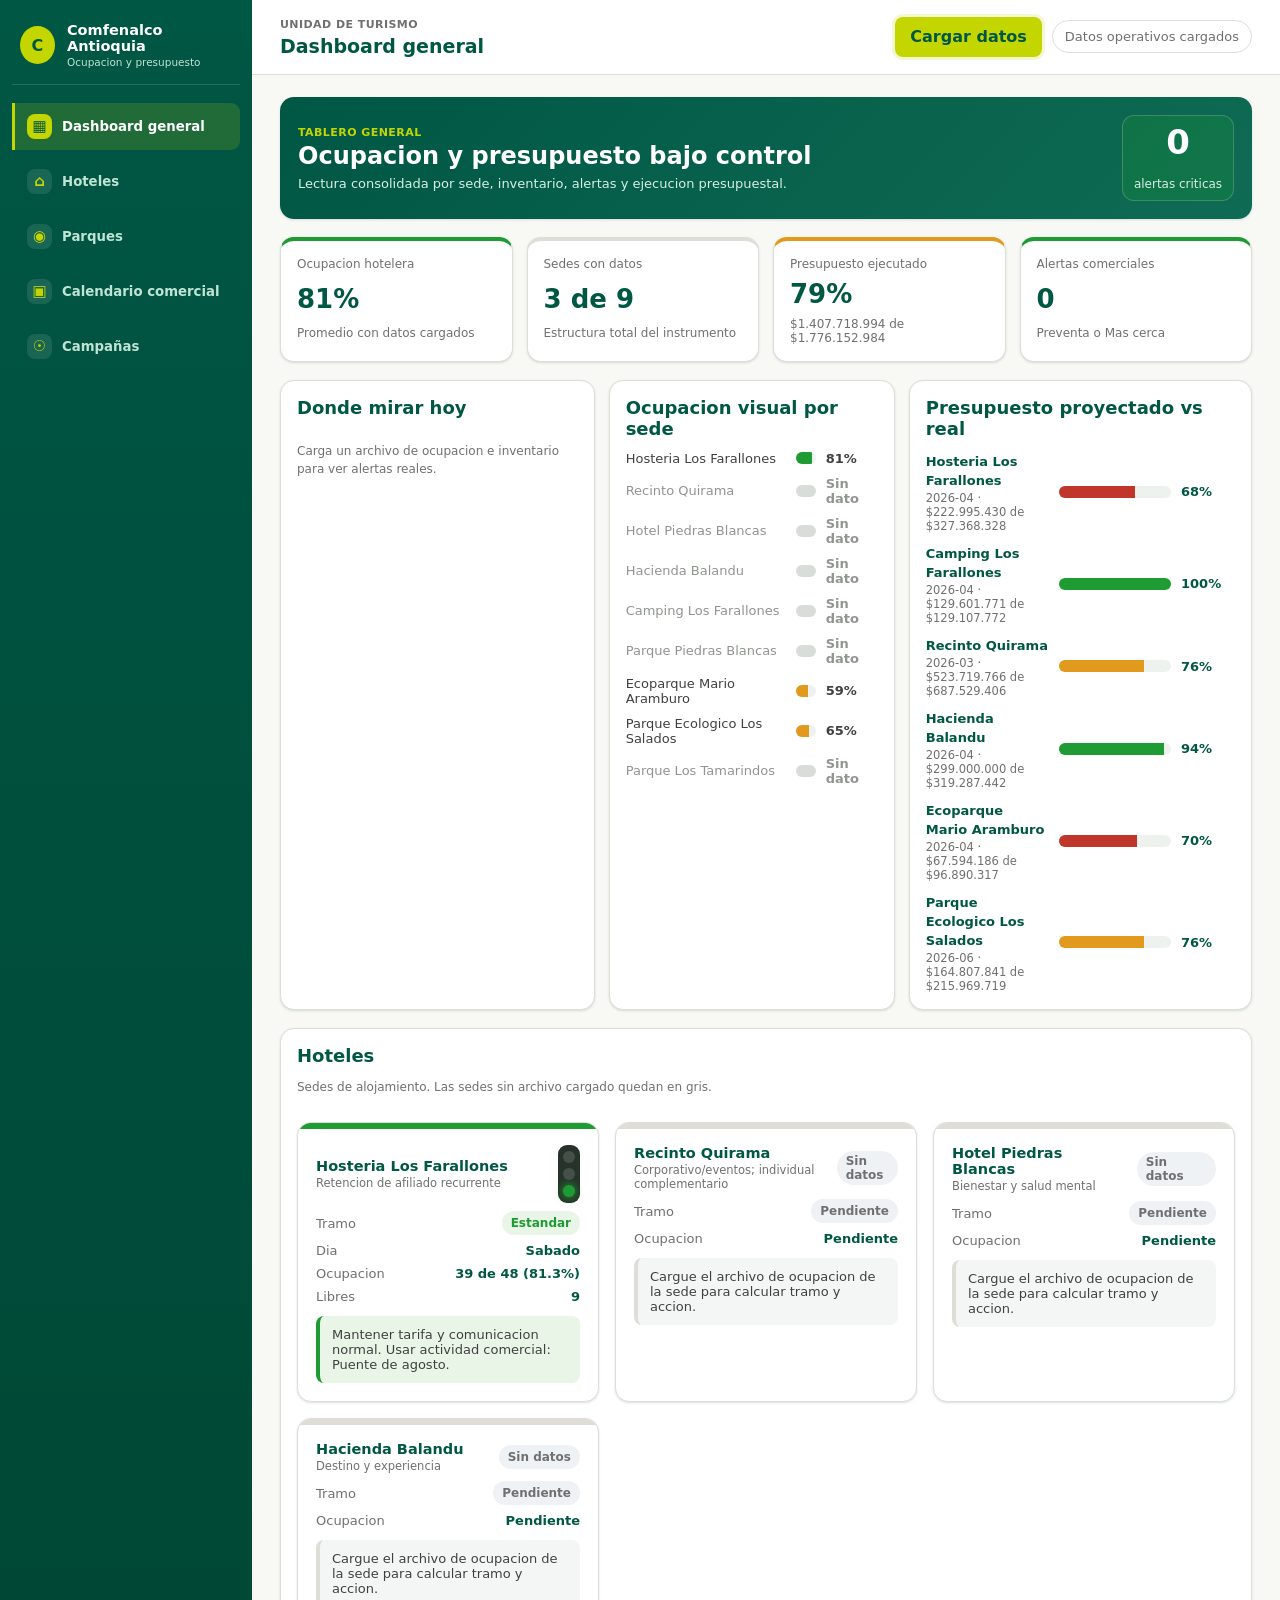
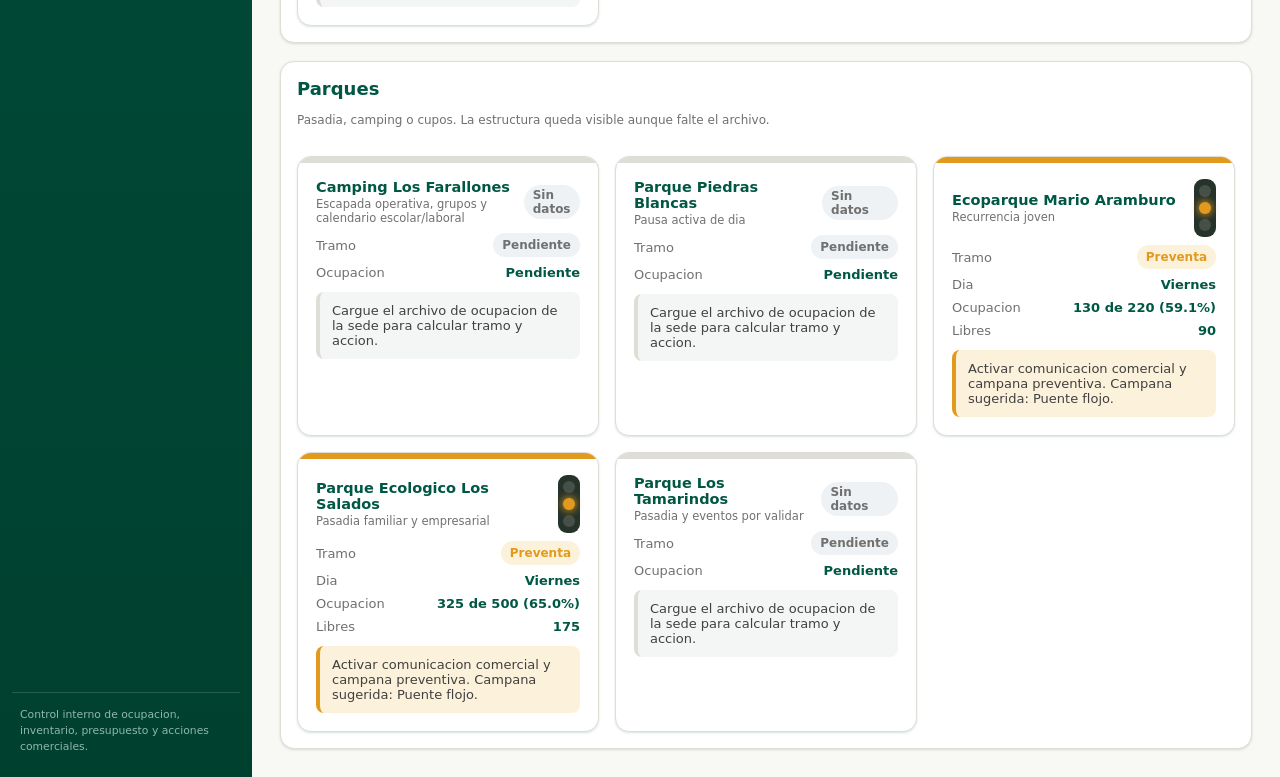
==== index.html @ 5df1e528 "Catch-up: instalar proceso Scrum y registrar SPRINT-00 a SPRINT-09 Primer commit real desde la estru" ====
<!doctype html>
<html lang="es">
<head>
  <meta charset="utf-8">
  <meta name="viewport" content="width=device-width, initial-scale=1">
  <title>Tablero de ocupacion y presupuesto · Comfenalco Antioquia</title>
  <link rel="stylesheet" href="./styles/app.css">
</head>
<body>
  <div class="app-shell">
    <aside class="sidebar">
      <div class="brand">
        <div class="brand-mark">C</div>
        <div>
          <strong>Comfenalco Antioquia</strong>
          <span>Ocupacion y presupuesto</span>
        </div>
      </div>

      <nav id="appNav" class="nav"></nav>

      <div class="sidebar-note">
        Control interno de ocupacion, inventario, presupuesto y acciones comerciales.
      </div>
    </aside>

    <main class="main">
      <header class="topbar">
        <div>
          <p class="eyebrow">Unidad de Turismo</p>
          <h1 id="viewTitle">Dashboard general</h1>
        </div>
        <div class="header-actions">
          <button type="button" class="btn-upload" id="btnHeaderDataLoad">Cargar datos</button>
          <div class="status-pill" id="dataStatus">Datos operativos cargados</div>
        </div>
      </header>

      <section id="appView" class="view"></section>
    </main>
  </div>

  <script type="module" src="./src/main.js"></script>
</body>
</html>
---- styles/app.css ----
:root{
  --navy:#005744;
  --navy-dark:#00402F;
  --navy-soft:#1F7A5C;
  --gold:#C4D600;
  --gold-soft:#DCE96B;
  --gold-text:#005744;
  --green:#1E9B32;
  --green-bg:#E9F5E7;
  --amber:#E29A1E;
  --amber-bg:#FCF1DA;
  --red:#C0362B;
  --red-bg:#FBE9E8;
  --ink:#404040;
  --muted:#707070;
  --line:#DEDDD6;
  --bg:#F8F8F5;
  --surface:#FFFFFF;
  --surface-soft:#EEF2EF;
  --semaforo-housing:#26332A;
  --shadow:0 1px 3px rgba(0,87,68,.10), 0 1px 2px rgba(0,87,68,.06);
  --shadow-hover:0 6px 18px rgba(0,87,68,.14);
  --font:system-ui, -apple-system, "Segoe UI", Roboto, Helvetica, Arial, sans-serif;
}

*{box-sizing:border-box}
body{
  margin:0;
  font-family:var(--font);
  background:var(--bg);
  color:var(--ink);
}

button,input,select{font:inherit}
.header-actions{display:flex; align-items:center; gap:10px; flex-wrap:wrap}
.btn-upload{
  border:1px solid rgba(196,214,0,.92);
  background:var(--gold);
  color:var(--navy);
  border-radius:8px;
  min-height:40px;
  padding:8px 14px;
  cursor:pointer;
  font-weight:800;
  box-shadow:0 0 0 3px rgba(196,214,0,.18);
}
.btn-upload:hover,.btn-upload.active{background:var(--gold-soft)}
.app-shell{min-height:100vh; display:grid; grid-template-columns:252px 1fr}
.sidebar{
  background:linear-gradient(180deg,var(--navy) 0%,var(--navy-dark) 100%);
  color:#fff;
  padding:22px 12px;
  display:flex;
  flex-direction:column;
  gap:18px;
}
.brand{display:flex; gap:12px; align-items:center}
.brand-mark{width:38px; height:38px; border-radius:50%; display:grid; place-items:center; background:var(--gold); color:var(--gold-text); font-weight:800}
.brand strong,.brand span{display:block}
.brand{padding:0 8px 16px; border-bottom:1px solid rgba(255,255,255,.14)}
.brand strong{font-size:14.5px; font-weight:650}
.brand span{font-size:10.5px; color:#BFE3D4; margin-top:2px}
.nav{display:grid; gap:8px}
.nav button{
  border:0;
  border-left:3px solid transparent;
  color:#BFE3D4;
  background:transparent;
  border-radius:0 9px 9px 0;
  padding:11px 12px;
  text-align:left;
  cursor:pointer;
  font-size:13.3px;
  font-weight:650;
  display:flex;
  align-items:center;
  gap:10px;
}
.nav button:hover{background:rgba(255,255,255,.08); color:#fff}
.nav button.active{background:rgba(196,214,0,.16); color:#fff; border-left-color:var(--gold)}
.nav-icon{
  width:25px;
  height:25px;
  display:grid;
  place-items:center;
  border-radius:8px;
  background:rgba(255,255,255,.10);
  color:var(--gold);
  font-size:15px;
  line-height:1;
  flex-shrink:0;
}
.nav button.active .nav-icon{background:var(--gold); color:var(--navy)}
.sidebar-note{font-size:10.8px; line-height:1.5; color:#8FB8A8; margin-top:auto; padding:14px 8px 0; border-top:1px solid rgba(255,255,255,.14)}

.main{padding:22px 28px 28px; min-width:0}
.topbar{
  display:flex;
  justify-content:space-between;
  gap:16px;
  align-items:center;
  margin:-22px -28px 22px;
  padding:16px 28px;
  background:#fff;
  border-bottom:1px solid var(--line);
  position:sticky;
  top:0;
  z-index:10;
}
.eyebrow{text-transform:uppercase; color:var(--muted); letter-spacing:.04em; font-size:11px; margin:0 0 3px; font-weight:750}
h1,h2,h3{color:var(--navy)}
h1{margin:0; font-size:19px; line-height:1.15}
h2{margin:0 0 12px; font-size:18px}
h3{margin:0 0 8px; font-size:15px}
p{line-height:1.55}
.status-pill{border:1px solid var(--line); background:var(--surface); border-radius:999px; padding:8px 12px; color:var(--muted); font-size:13px}
.view{display:grid; gap:18px}

.grid{display:grid; gap:14px}
.grid.two{grid-template-columns:repeat(2,minmax(0,1fr))}
.grid.three{grid-template-columns:repeat(3,minmax(0,1fr))}
.grid.four{grid-template-columns:repeat(4,minmax(0,1fr))}
.dashboard-grid{display:grid; grid-template-columns:1.1fr 1fr 1.2fr; gap:14px}
.score-grid{display:grid; grid-template-columns:repeat(4,minmax(0,1fr)); gap:14px}
.panel{
  background:var(--surface);
  border:1px solid var(--line);
  border-radius:14px;
  box-shadow:var(--shadow);
  padding:16px;
}
.panel.tight{padding:0; overflow:hidden}
.panel:hover{box-shadow:var(--shadow-hover)}
.metric{display:grid; gap:8px}
.metric.mini{box-shadow:none; border-radius:8px}
.metric-label{font-size:12px; color:var(--muted)}
.metric-value{font-size:26px; font-weight:850; color:var(--navy)}
.metric-note{font-size:12px; color:var(--muted)}
.score-card{border-top:4px solid var(--line)}
.score-card.green{border-top-color:var(--green)}
.score-card.amber{border-top-color:var(--amber)}
.score-card.red{border-top-color:var(--red)}
.score-card.gray{border-top-color:var(--line)}
.alert-list{display:grid; gap:8px}
.alert-item{display:flex; justify-content:space-between; gap:12px; border:1px solid var(--line); border-radius:8px; padding:10px 12px; align-items:center}
.badge{display:inline-flex; align-items:center; min-height:24px; border-radius:999px; padding:3px 9px; font-size:12px; font-weight:700}
.badge.green{background:var(--green-bg); color:var(--green)}
.badge.amber{background:var(--amber-bg); color:var(--amber)}
.badge.red{background:var(--red-bg); color:var(--red)}
.badge.gray{background:#EEF2F4; color:var(--muted)}

.bar-chart{display:grid; gap:10px}
.bar-row{display:grid; grid-template-columns:160px 1fr 52px; gap:10px; align-items:center; font-size:13px}
.bar-track{height:12px; background:var(--surface-soft); border-radius:999px; overflow:hidden}
.bar-fill{height:100%; background:var(--navy-soft)}
.bar-fill.green{background:var(--green)}
.bar-fill.amber{background:var(--amber)}
.bar-fill.red{background:var(--red)}
.bar-fill.gray{background:#D8DDD9}
.bar-row.muted span,.bar-row.muted strong{color:#90958F}

.powerbi-hero{
  display:grid;
  grid-template-columns:1fr auto;
  gap:16px;
  align-items:center;
  background:linear-gradient(135deg,var(--navy),#0F6B53);
  color:#fff;
  border-radius:14px;
  padding:18px;
  box-shadow:var(--shadow);
}
.powerbi-hero h2{color:#fff; margin:2px 0 4px; font-size:24px}
.powerbi-hero p{margin:0; color:#D7EFE5; font-size:13px}
.powerbi-hero .eyebrow{color:var(--gold)}
.hero-status{
  min-width:112px;
  min-height:86px;
  border-radius:12px;
  display:grid;
  place-items:center;
  text-align:center;
  background:rgba(255,255,255,.12);
  border:1px solid rgba(255,255,255,.18);
}
.hero-status strong{font-size:34px; line-height:1; color:#fff}
.hero-status span{font-size:12px; color:#D7EFE5}
.hero-status.red{background:rgba(192,54,43,.24)}
.hero-status.green{background:rgba(30,155,50,.24)}

.kpi-grid{display:grid; grid-template-columns:repeat(auto-fit,minmax(250px,1fr)); gap:16px}
.kpi-card{
  background:var(--surface);
  border:1px solid var(--line);
  border-radius:14px;
  box-shadow:var(--shadow);
  overflow:hidden;
}
.kpi-stripe{height:6px; background:var(--line)}
.kpi-stripe.green{background:var(--green)}
.kpi-stripe.amber{background:var(--amber)}
.kpi-stripe.red{background:var(--red)}
.kpi-stripe.gray{background:var(--line)}
.kpi-body{padding:16px 18px 18px}
.kpi-title-row{display:flex; align-items:center; justify-content:space-between; gap:12px; margin-bottom:8px}
.kpi-name{display:grid; gap:2px}
.kpi-name strong{color:var(--navy); font-size:14.5px}
.kpi-name span{color:var(--muted); font-size:11.5px}
.kpi-row{display:flex; justify-content:space-between; gap:12px; align-items:center; margin-top:8px; font-size:13px}
.kpi-row .label{color:var(--muted)}
.kpi-row .value{font-weight:750; color:var(--navy)}

.semaforo{
  display:inline-flex;
  flex-direction:column;
  gap:5px;
  background:var(--semaforo-housing);
  border-radius:9px;
  padding:6px 5px;
  flex-shrink:0;
}
.semaforo.horizontal{flex-direction:row}
.semaforo .luz{width:12px; height:12px; border-radius:50%; background:rgba(255,255,255,.14)}
.semaforo .luz.red.active{background:var(--red); box-shadow:0 0 7px 1.5px rgba(192,54,43,.75)}
.semaforo .luz.amber.active{background:var(--amber); box-shadow:0 0 7px 1.5px rgba(226,154,30,.75)}
.semaforo .luz.green.active{background:var(--green); box-shadow:0 0 7px 1.5px rgba(30,155,50,.75)}

.forecast-strip{display:grid; grid-template-columns:repeat(auto-fit,minmax(38px,1fr)); gap:8px; align-items:end; min-height:160px; padding:8px 0 0}
.forecast-day{display:grid; gap:6px; justify-items:center; align-items:end; font-size:11px; color:var(--muted)}
.forecast-column{width:100%; min-height:12px; border-radius:7px 7px 3px 3px; background:var(--navy-soft)}
.forecast-column.green{background:var(--green)}
.forecast-column.amber{background:var(--amber)}
.forecast-column.red{background:var(--red)}
.forecast-value{font-weight:750; color:var(--navy); font-size:12px}

.decision-band{
  display:grid;
  grid-template-columns:1fr auto;
  gap:14px;
  align-items:center;
  border:1px solid rgba(196,214,0,.55);
  background:#FBFDE9;
  border-radius:12px;
  padding:14px 16px;
}
.decision-band strong{display:block; color:var(--navy); margin-bottom:3px}
.decision-band span{font-size:13px; color:var(--muted)}
.pending-dot{
  display:inline-flex;
  align-items:center;
  min-height:24px;
  border-radius:999px;
  padding:3px 9px;
  background:#EEF2F4;
  color:var(--muted);
  font-size:12px;
  font-weight:750;
}
.action-note{
  margin-top:12px;
  border-left:4px solid var(--line);
  background:#F7F8F6;
  border-radius:8px;
  padding:11px 12px;
  font-size:13px;
  color:var(--ink);
}
.action-note.green{border-left-color:var(--green); background:var(--green-bg)}
.action-note.amber{border-left-color:var(--amber); background:var(--amber-bg)}
.action-note.red{border-left-color:var(--red); background:var(--red-bg)}
.action-note.gray{border-left-color:var(--line); background:#F4F6F5}

.tabs{display:flex; flex-wrap:wrap; gap:8px}
.tabs button{border:1px solid var(--line); background:var(--surface); border-radius:999px; padding:8px 12px; cursor:pointer}
.tabs button.active{border-color:var(--navy); color:var(--navy); font-weight:700}
.site-tabs{margin-bottom:14px}
.hotel-control{display:grid; gap:14px}
.hotel-head{display:flex; justify-content:space-between; gap:14px; align-items:flex-start}
.hotel-head h2{margin-bottom:4px}
.alarm-context{display:flex; align-items:center; gap:10px; flex-shrink:0}
.empty-state{
  border:1px dashed var(--line);
  background:#FAFAF8;
  border-radius:8px;
  padding:16px;
  display:grid;
  gap:4px;
}
.empty-state strong{color:var(--navy)}
.empty-state span{color:var(--muted); font-size:13px}
.hotel-series{display:grid; gap:8px}
.section-head{
  display:flex;
  justify-content:space-between;
  gap:14px;
  align-items:flex-start;
  margin-bottom:14px;
}
.section-head h2{margin-bottom:4px}
.section-count{color:var(--navy); font-size:13px; white-space:nowrap}
.section-actions{display:flex; align-items:center; gap:10px; flex-wrap:wrap; justify-content:flex-end}
.btn-secondary{
  border:1px solid var(--line);
  background:var(--surface);
  color:var(--navy);
  border-radius:8px;
  min-height:36px;
  padding:7px 11px;
  cursor:pointer;
  font-weight:800;
}
.btn-secondary:hover{border-color:var(--navy); box-shadow:var(--shadow)}
.filter-block{display:grid; gap:8px; margin-top:12px}
.filter-label{font-size:11px; color:var(--muted); font-weight:800; text-transform:uppercase; letter-spacing:.04em}
.tabs.compact{gap:6px}
.tabs.compact button{border-radius:8px; padding:7px 10px; font-size:12px}
.table-wrap{overflow:auto}
.data-table{width:100%; border-collapse:collapse; font-size:13px; min-width:820px}
.data-table th,.data-table td{border-bottom:1px solid var(--line); padding:11px 12px; text-align:left; vertical-align:top}
.data-table th{color:var(--muted); font-size:11.5px; text-transform:uppercase; letter-spacing:.04em; background:#F6F8F6}
.data-table td strong{color:var(--navy)}
.compact-table{min-width:680px}
.compact-table th,.compact-table td{padding:8px 10px}
.daily-table-wrap{margin-top:12px; overflow:auto}
.type-tag{
  display:inline-flex;
  align-items:center;
  min-height:23px;
  border-radius:999px;
  padding:2px 8px;
  font-size:12px;
  font-weight:750;
  background:#EEF2F4;
  color:var(--muted);
}
.type-tag.paga{background:var(--green-bg); color:var(--green)}
.type-tag.sin-costo{background:#F4F6D8; color:var(--navy)}
.eff-cell{display:grid; grid-template-columns:1fr 42px; gap:8px; align-items:center}
.eff-bar-wrap{height:10px; border-radius:999px; background:var(--surface-soft); overflow:hidden}
.eff-bar{height:100%; background:var(--navy-soft)}
.budget-panel{grid-column:auto}
.budget-list{display:grid; gap:10px}
.budget-row{display:grid; grid-template-columns:1.1fr 1fr 54px; gap:10px; align-items:center}
.budget-row strong{color:var(--navy); font-size:13px}
.budget-row span{display:block; color:var(--muted); font-size:11.5px; margin-top:2px}
.context-panel{
  border:1px solid var(--line);
  background:#FAFBF8;
  border-radius:8px;
  padding:14px;
  display:grid;
  gap:12px;
}
.context-panel h3{margin-bottom:2px}
.context-panel strong{display:block; color:var(--navy); font-size:13px; margin-bottom:6px}
.context-list{margin:0; padding-left:18px; color:var(--ink); font-size:13px; line-height:1.55}
.context-list li + li{margin-top:5px}
.context-inline{font-size:12px; color:var(--navy); margin-top:4px; font-weight:650}
.operation-note{
  display:inline-flex;
  margin-top:5px;
  padding:3px 7px;
  border-radius:999px;
  background:#F4F6D8;
  color:var(--navy);
  font-size:11.5px;
  font-weight:750;
}
.calendar-marker-list{display:grid; gap:8px}
.calendar-marker{
  display:grid;
  grid-template-columns:120px 1fr;
  gap:10px;
  align-items:center;
  border:1px solid var(--line);
  border-radius:8px;
  padding:9px 10px;
  background:#FAFBF8;
  font-size:13px;
}
.calendar-marker strong{color:var(--navy); font-size:12px}
.calendar-marker span{color:var(--ink)}
.zeus-step{
  border:1px solid var(--line);
  border-radius:8px;
  padding:12px;
  background:#FAFBF8;
  display:grid;
  gap:5px;
}
.zeus-step strong{
  width:26px;
  height:26px;
  border-radius:50%;
  display:grid;
  place-items:center;
  background:var(--gold);
  color:var(--navy);
  font-size:13px;
}
.zeus-step span{color:var(--navy); font-weight:800}
.zeus-step p{margin:0; color:var(--muted); font-size:12px; line-height:1.45}
.campaign-form{
  display:grid;
  grid-template-columns:repeat(5,minmax(0,1fr)) auto;
  gap:10px;
  align-items:end;
  border:1px solid var(--line);
  border-radius:10px;
  padding:12px;
  background:#FAFBF8;
}
.campaign-form label{display:grid; gap:5px}
.campaign-form label span{font-size:11px; color:var(--muted); font-weight:800; text-transform:uppercase}
.campaign-form input,.campaign-form select{
  width:100%;
  border:1px solid var(--line);
  border-radius:8px;
  padding:8px 9px;
  background:#fff;
  color:var(--ink);
}

.upload-grid{display:grid; gap:14px; grid-template-columns:repeat(2,minmax(0,1fr))}
.upload-card{border:1px solid var(--line); background:var(--surface); border-radius:14px; padding:16px; box-shadow:var(--shadow)}
.upload-card input{width:100%; border:1px dashed var(--line); border-radius:8px; padding:12px; background:var(--bg)}
.contract-head{display:flex; justify-content:space-between; gap:12px; align-items:flex-start; margin-bottom:8px}
.contract-head a{color:var(--navy); font-size:12px; font-weight:750; text-decoration:none}
.contract-head a:hover{text-decoration:underline}
.contract-meta{display:grid; gap:8px; margin:12px 0}
.contract-meta div{display:grid; gap:2px}
.contract-meta dt{font-size:11px; color:var(--muted); font-weight:750; text-transform:uppercase}
.contract-meta dd{margin:0; font-size:12px; color:var(--ink)}
.contract-table{width:100%; border-collapse:collapse; font-size:13px}
.contract-table th,.contract-table td{border-bottom:1px solid var(--line); padding:8px 6px; text-align:left; vertical-align:top}
.contract-table th{color:var(--muted); font-size:12px}
.validation{display:grid; gap:8px; margin-top:12px}
.validation-item{border-radius:8px; padding:10px 12px; font-size:13px}
.validation-item.ok{background:#EAF6EF; color:var(--green)}
.validation-item.warn{background:#FFF5DE; color:var(--amber)}
.validation-item.error{background:#FDEDEC; color:var(--red)}

.section-list{display:grid; gap:12px}
.site-card{display:grid; grid-template-columns:1fr auto; gap:12px; align-items:center}
.site-card strong{display:block; color:var(--navy)}
.site-card span{display:block; color:var(--muted); font-size:13px; margin-top:3px}

@media (max-width:900px){
  .app-shell{grid-template-columns:1fr}
  .sidebar{position:static}
  .grid.two,.grid.three,.grid.four,.upload-grid,.dashboard-grid,.score-grid,.campaign-form{grid-template-columns:1fr}
  .topbar{align-items:flex-start; flex-direction:column}
  .powerbi-hero{grid-template-columns:1fr}
}
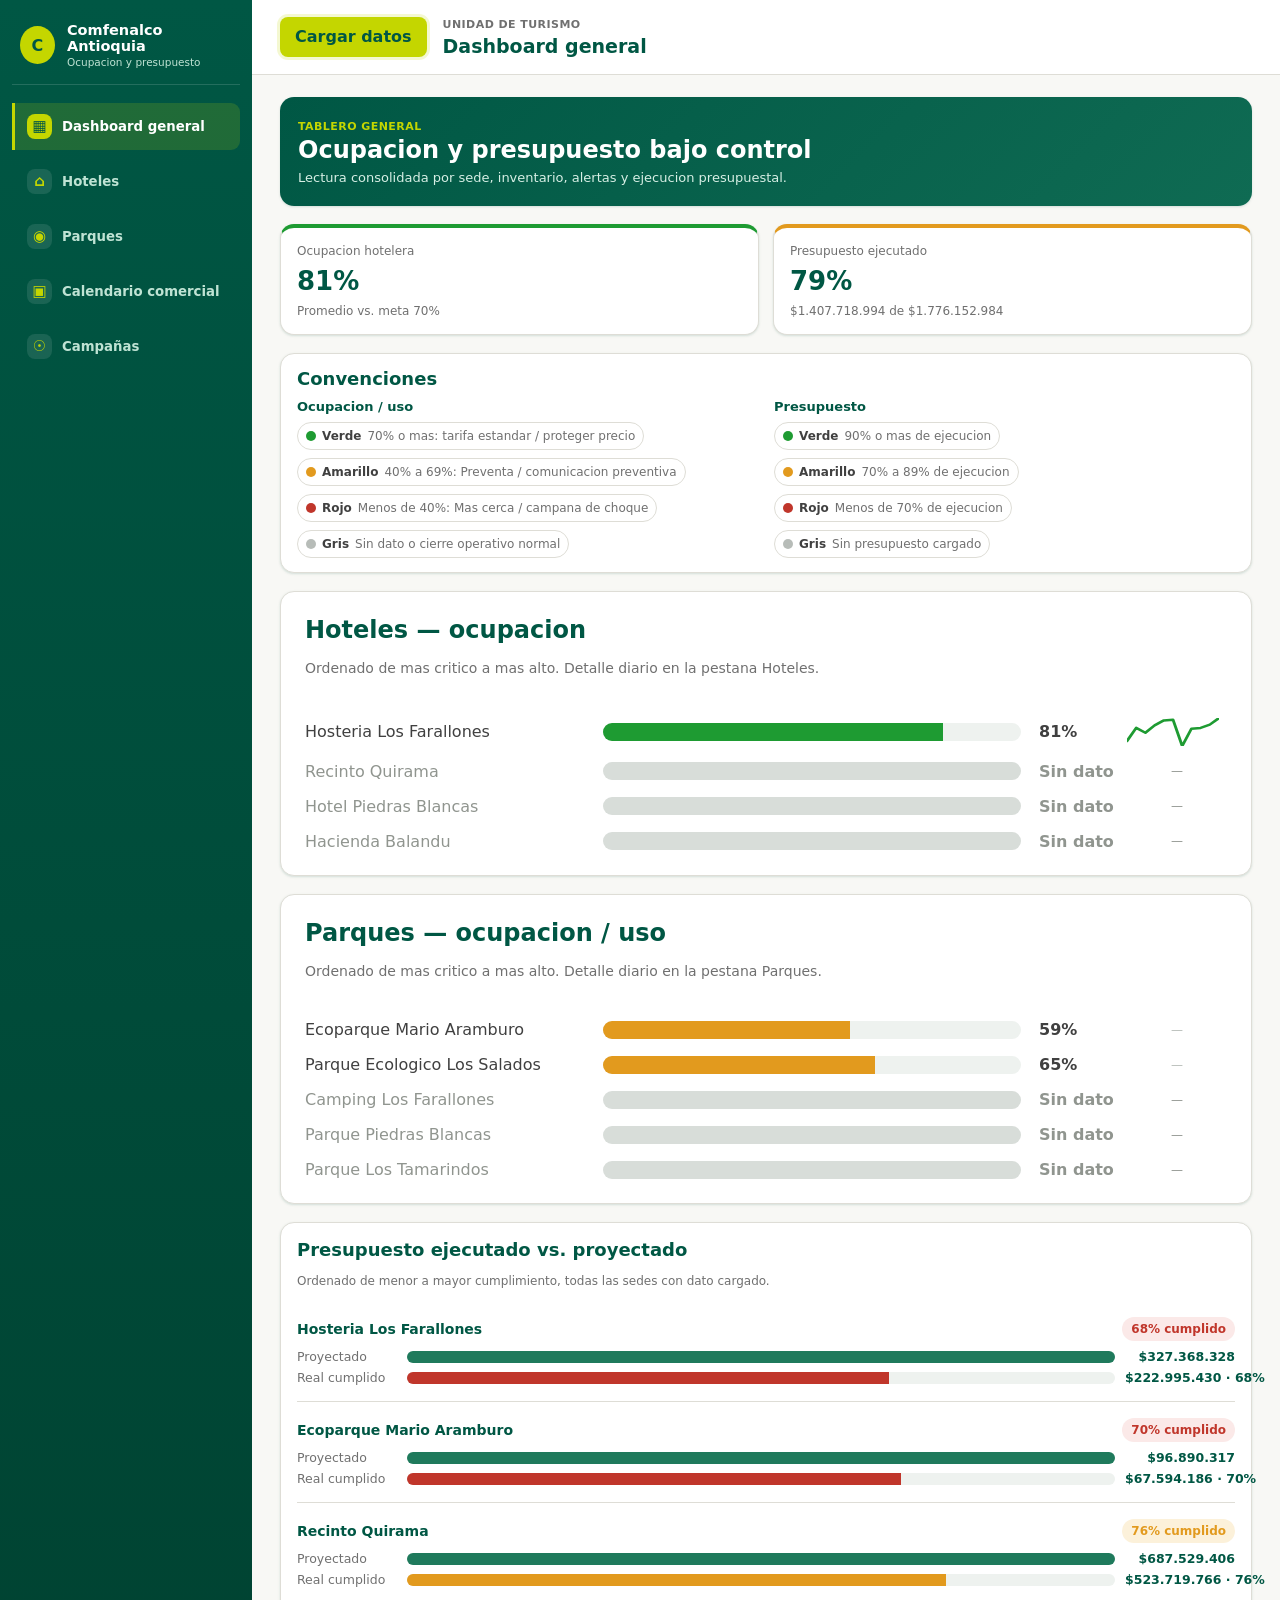
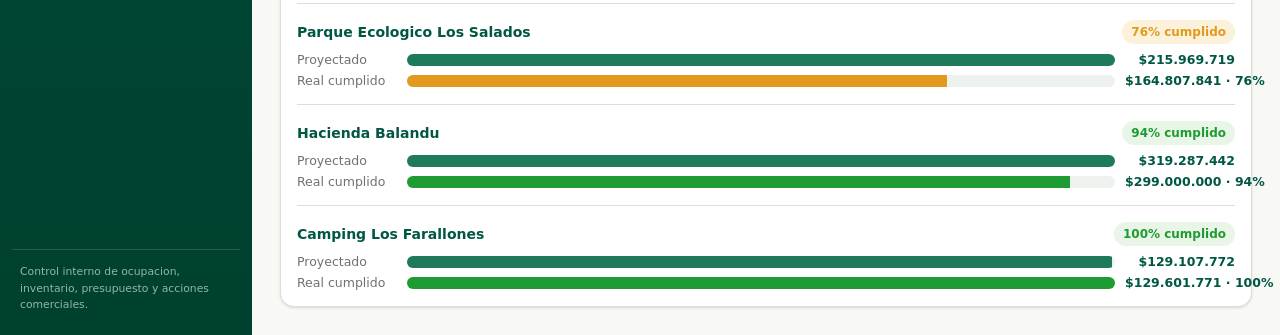
==== commit ca90fe45: "SPRINT-16 — Dashboard ejecutivo y convenciones (Codex) HANDOFF — SPRINT-16 Dashboard ejecutivo y con" ====
--- a/index.html
+++ b/index.html
@@ -26,13 +26,13 @@
 
     <main class="main">
       <header class="topbar">
+        <div class="header-actions">
+          <button type="button" class="btn-upload" id="btnHeaderDataLoad">Cargar datos</button>
+          <div class="status-pill" id="dataStatus" hidden></div>
+        </div>
         <div>
           <p class="eyebrow">Unidad de Turismo</p>
           <h1 id="viewTitle">Dashboard general</h1>
-        </div>
-        <div class="header-actions">
-          <button type="button" class="btn-upload" id="btnHeaderDataLoad">Cargar datos</button>
-          <div class="status-pill" id="dataStatus">Datos operativos cargados</div>
         </div>
       </header>
 
--- a/styles/app.css
+++ b/styles/app.css
@@ -32,6 +32,7 @@
 }
 
 button,input,select{font:inherit}
+[hidden]{display:none !important}
 .header-actions{display:flex; align-items:center; gap:10px; flex-wrap:wrap}
 .btn-upload{
   border:1px solid rgba(196,214,0,.92);
@@ -95,8 +96,8 @@
 
 .main{padding:22px 28px 28px; min-width:0}
 .topbar{
-  display:flex;
-  justify-content:space-between;
+  display:grid;
+  grid-template-columns:auto 1fr;
   gap:16px;
   align-items:center;
   margin:-22px -28px 22px;
@@ -113,15 +114,22 @@
 h2{margin:0 0 12px; font-size:18px}
 h3{margin:0 0 8px; font-size:15px}
 p{line-height:1.55}
-.status-pill{border:1px solid var(--line); background:var(--surface); border-radius:999px; padding:8px 12px; color:var(--muted); font-size:13px}
+.status-pill{border:1px solid var(--line); background:var(--surface); border-radius:999px; padding:8px 12px; color:var(--muted); font-size:13px; font-weight:600; transition:background .15s,color .15s,border-color .15s}
+.status-pill.ok{background:var(--green-bg); color:var(--green); border-color:transparent}
+.status-pill.warn{background:var(--amber-bg); color:var(--amber); border-color:transparent}
+.status-pill.error{background:var(--red-bg); color:var(--red); border-color:transparent}
+.status-pill.pending{background:var(--surface-soft); color:var(--muted); border-color:transparent}
 .view{display:grid; gap:18px}
 
 .grid{display:grid; gap:14px}
 .grid.two{grid-template-columns:repeat(2,minmax(0,1fr))}
 .grid.three{grid-template-columns:repeat(3,minmax(0,1fr))}
 .grid.four{grid-template-columns:repeat(4,minmax(0,1fr))}
-.dashboard-grid{display:grid; grid-template-columns:1.1fr 1fr 1.2fr; gap:14px}
+.chart-grid{display:grid; grid-template-columns:1fr 1fr; gap:14px}
+.dashboard-stack{display:grid; gap:18px}
 .score-grid{display:grid; grid-template-columns:repeat(4,minmax(0,1fr)); gap:14px}
+.score-grid.two{grid-template-columns:repeat(2,minmax(0,1fr))}
+.score-grid.three{grid-template-columns:repeat(3,minmax(0,1fr))}
 .panel{
   background:var(--surface);
   border:1px solid var(--line);
@@ -141,8 +149,6 @@
 .score-card.amber{border-top-color:var(--amber)}
 .score-card.red{border-top-color:var(--red)}
 .score-card.gray{border-top-color:var(--line)}
-.alert-list{display:grid; gap:8px}
-.alert-item{display:flex; justify-content:space-between; gap:12px; border:1px solid var(--line); border-radius:8px; padding:10px 12px; align-items:center}
 .badge{display:inline-flex; align-items:center; min-height:24px; border-radius:999px; padding:3px 9px; font-size:12px; font-weight:700}
 .badge.green{background:var(--green-bg); color:var(--green)}
 .badge.amber{background:var(--amber-bg); color:var(--amber)}
@@ -159,9 +165,67 @@
 .bar-fill.gray{background:#D8DDD9}
 .bar-row.muted span,.bar-row.muted strong{color:#90958F}
 
+.occ-row{display:grid; grid-template-columns:150px 1fr 60px 70px; gap:10px; align-items:center; font-size:13px}
+.occupancy-panel{padding:24px}
+.occupancy-panel h2{font-size:24px}
+.occupancy-panel .metric-note{font-size:14px}
+.occupancy-chart{gap:16px; padding-top:10px}
+.occupancy-chart .occ-row{
+  grid-template-columns:minmax(210px,280px) 1fr 70px 100px;
+  gap:18px;
+  font-size:16px;
+}
+.occupancy-chart .bar-track{height:18px}
+.occupancy-chart .trend-svg{width:92px; height:28px}
+.occ-row strong{white-space:nowrap}
+.occ-row.muted span,.occ-row.muted strong{color:#90958F}
+.trend-svg{width:64px; height:22px; display:block}
+.trend-svg polyline{fill:none; stroke-width:2; stroke-linecap:round; stroke-linejoin:round}
+.trend-svg polyline.green{stroke:var(--green)}
+.trend-svg polyline.amber{stroke:var(--amber)}
+.trend-svg polyline.red{stroke:var(--red)}
+.trend-svg polyline.gray{stroke:#B7BCB8}
+.trend-empty{color:#B7BCB8; font-size:12px; text-align:center}
+
+.budget-compare-list{display:grid; gap:16px}
+.budget-compare-row{display:grid; gap:8px; padding-bottom:16px; border-bottom:1px solid var(--line)}
+.budget-compare-row:last-child{border-bottom:none; padding-bottom:0}
+.budget-compare-head{display:flex; justify-content:space-between; align-items:center; gap:12px}
+.budget-compare-head strong{color:var(--navy); font-size:14px}
+.budget-compare-bars{display:grid; gap:6px}
+.budget-compare-bar{display:grid; grid-template-columns:100px 1fr 110px; gap:10px; align-items:center; font-size:12.5px; color:var(--muted)}
+.budget-compare-bar strong{color:var(--navy); font-weight:750; text-align:right; white-space:nowrap}
+.budget-compare-label{white-space:nowrap}
+
+.convention-panel{padding:14px 16px}
+.convention-panel h2{margin-bottom:10px}
+.convention-grid{display:grid; grid-template-columns:1fr 1fr; gap:16px}
+.convention-group{display:grid; gap:8px}
+.convention-group strong{color:var(--navy); font-size:13px}
+.convention-items{display:flex; flex-wrap:wrap; gap:8px}
+.convention-item{
+  display:inline-flex;
+  align-items:center;
+  gap:6px;
+  min-height:28px;
+  padding:4px 8px;
+  border:1px solid var(--line);
+  border-radius:999px;
+  background:#fff;
+  font-size:12px;
+  color:var(--muted);
+}
+.convention-item b{color:var(--ink)}
+.convention-item em{font-style:normal}
+.legend-dot{width:10px; height:10px; border-radius:50%; flex-shrink:0; background:#D8DDD9}
+.legend-dot.green{background:var(--green)}
+.legend-dot.amber{background:var(--amber)}
+.legend-dot.red{background:var(--red)}
+.legend-dot.gray{background:#B7BCB8}
+
 .powerbi-hero{
   display:grid;
-  grid-template-columns:1fr auto;
+  grid-template-columns:1fr;
   gap:16px;
   align-items:center;
   background:linear-gradient(135deg,var(--navy),#0F6B53);
@@ -173,43 +237,6 @@
 .powerbi-hero h2{color:#fff; margin:2px 0 4px; font-size:24px}
 .powerbi-hero p{margin:0; color:#D7EFE5; font-size:13px}
 .powerbi-hero .eyebrow{color:var(--gold)}
-.hero-status{
-  min-width:112px;
-  min-height:86px;
-  border-radius:12px;
-  display:grid;
-  place-items:center;
-  text-align:center;
-  background:rgba(255,255,255,.12);
-  border:1px solid rgba(255,255,255,.18);
-}
-.hero-status strong{font-size:34px; line-height:1; color:#fff}
-.hero-status span{font-size:12px; color:#D7EFE5}
-.hero-status.red{background:rgba(192,54,43,.24)}
-.hero-status.green{background:rgba(30,155,50,.24)}
-
-.kpi-grid{display:grid; grid-template-columns:repeat(auto-fit,minmax(250px,1fr)); gap:16px}
-.kpi-card{
-  background:var(--surface);
-  border:1px solid var(--line);
-  border-radius:14px;
-  box-shadow:var(--shadow);
-  overflow:hidden;
-}
-.kpi-stripe{height:6px; background:var(--line)}
-.kpi-stripe.green{background:var(--green)}
-.kpi-stripe.amber{background:var(--amber)}
-.kpi-stripe.red{background:var(--red)}
-.kpi-stripe.gray{background:var(--line)}
-.kpi-body{padding:16px 18px 18px}
-.kpi-title-row{display:flex; align-items:center; justify-content:space-between; gap:12px; margin-bottom:8px}
-.kpi-name{display:grid; gap:2px}
-.kpi-name strong{color:var(--navy); font-size:14.5px}
-.kpi-name span{color:var(--muted); font-size:11.5px}
-.kpi-row{display:flex; justify-content:space-between; gap:12px; align-items:center; margin-top:8px; font-size:13px}
-.kpi-row .label{color:var(--muted)}
-.kpi-row .value{font-weight:750; color:var(--navy)}
-
 .semaforo{
   display:inline-flex;
   flex-direction:column;
@@ -225,13 +252,97 @@
 .semaforo .luz.amber.active{background:var(--amber); box-shadow:0 0 7px 1.5px rgba(226,154,30,.75)}
 .semaforo .luz.green.active{background:var(--green); box-shadow:0 0 7px 1.5px rgba(30,155,50,.75)}
 
-.forecast-strip{display:grid; grid-template-columns:repeat(auto-fit,minmax(38px,1fr)); gap:8px; align-items:end; min-height:160px; padding:8px 0 0}
-.forecast-day{display:grid; gap:6px; justify-items:center; align-items:end; font-size:11px; color:var(--muted)}
-.forecast-column{width:100%; min-height:12px; border-radius:7px 7px 3px 3px; background:var(--navy-soft)}
+.forecast-strip{display:grid; grid-template-columns:repeat(auto-fit,minmax(48px,1fr)); gap:10px; align-items:end; min-height:240px; padding:12px 0 0}
+.forecast-day{display:grid; gap:7px; justify-items:center; align-items:end; font-size:12px; color:var(--muted)}
+.forecast-column{width:100%; min-height:14px; border-radius:8px 8px 3px 3px; background:var(--navy-soft)}
 .forecast-column.green{background:var(--green)}
 .forecast-column.amber{background:var(--amber)}
 .forecast-column.red{background:var(--red)}
-.forecast-value{font-weight:750; color:var(--navy); font-size:12px}
+.forecast-value{font-weight:800; color:var(--navy); font-size:14px}
+
+.year-panel{
+  border:1px solid var(--line);
+  border-radius:12px;
+  padding:14px 14px 12px;
+  background:#FAFBF8;
+}
+.section-head.compact{margin-bottom:8px}
+.month-bars{
+  display:grid;
+  grid-template-columns:repeat(12,minmax(42px,1fr));
+  gap:8px;
+  align-items:end;
+  min-height:170px;
+}
+.month-bar{
+  min-width:0;
+  border:1px solid transparent;
+  border-radius:8px;
+  background:transparent;
+  padding:6px 4px;
+  display:grid;
+  grid-template-rows:20px 1fr 18px;
+  gap:5px;
+  justify-items:center;
+  align-items:end;
+  cursor:pointer;
+  color:var(--muted);
+}
+.month-bar:hover,.month-bar.active{
+  border-color:rgba(0,87,68,.22);
+  background:#fff;
+  box-shadow:var(--shadow);
+}
+.month-value{font-size:11px; font-weight:800; color:var(--navy); white-space:nowrap}
+.month-label{font-size:11px; font-weight:800; text-transform:uppercase}
+.month-column{
+  width:100%;
+  min-height:18px;
+  border-radius:7px 7px 3px 3px;
+  background:#D8DDD9;
+}
+.month-column.green{background:var(--green)}
+.month-column.amber{background:var(--amber)}
+.month-column.red{background:var(--red)}
+.month-column.gray{background:#D8DDD9}
+.month-bar.gray .month-value,.month-bar.gray .month-label{color:#9AA09B}
+
+.compliance-panel{
+  border:1px solid var(--line);
+  border-radius:12px;
+  padding:12px 14px;
+  display:grid;
+  gap:10px;
+  background:#fff;
+}
+.compliance-head{
+  display:flex;
+  justify-content:space-between;
+  gap:12px;
+  align-items:center;
+}
+.compliance-head strong{display:block; color:var(--navy); font-size:14px}
+.compliance-head span{display:block; color:var(--muted); font-size:12px; margin-top:2px}
+.compliance-track{
+  position:relative;
+  height:14px;
+  border-radius:999px;
+  background:var(--surface-soft);
+  overflow:hidden;
+}
+.compliance-fill{height:100%; background:var(--navy-soft)}
+.compliance-fill.green{background:var(--green)}
+.compliance-fill.amber{background:var(--amber)}
+.compliance-fill.red{background:var(--red)}
+.compliance-fill.gray{background:#D8DDD9}
+.compliance-target{
+  position:absolute;
+  top:0;
+  bottom:0;
+  width:2px;
+  background:var(--navy);
+  opacity:.58;
+}
 
 .decision-band{
   display:grid;
@@ -269,6 +380,8 @@
 .action-note.amber{border-left-color:var(--amber); background:var(--amber-bg)}
 .action-note.red{border-left-color:var(--red); background:var(--red-bg)}
 .action-note.gray{border-left-color:var(--line); background:#F4F6F5}
+.action-note.strategic{display:grid; gap:5px}
+.action-note.strategic span{display:block; color:var(--muted); line-height:1.45}
 
 .tabs{display:flex; flex-wrap:wrap; gap:8px}
 .tabs button{border:1px solid var(--line); background:var(--surface); border-radius:999px; padding:8px 12px; cursor:pointer}
@@ -400,25 +513,116 @@
 }
 .zeus-step span{color:var(--navy); font-weight:800}
 .zeus-step p{margin:0; color:var(--muted); font-size:12px; line-height:1.45}
-.campaign-form{
-  display:grid;
-  grid-template-columns:repeat(5,minmax(0,1fr)) auto;
-  gap:10px;
-  align-items:end;
-  border:1px solid var(--line);
-  border-radius:10px;
-  padding:12px;
-  background:#FAFBF8;
-}
-.campaign-form label{display:grid; gap:5px}
-.campaign-form label span{font-size:11px; color:var(--muted); font-weight:800; text-transform:uppercase}
-.campaign-form input,.campaign-form select{
+.modal-backdrop{
+  position:fixed;
+  inset:0;
+  z-index:40;
+  display:grid;
+  place-items:center;
+  padding:24px;
+  background:rgba(0,64,47,.56);
+}
+.campaign-modal{
+  width:min(640px,100%);
+  max-height:min(86vh,680px);
+  overflow:auto;
+  border:1px solid rgba(0,87,68,.16);
+  border-radius:12px;
+  background:var(--surface);
+  box-shadow:0 18px 48px rgba(0,64,47,.24);
+}
+.modal-head{
+  min-height:52px;
+  padding:14px 22px;
+  background:var(--navy);
+  color:#fff;
+  display:flex;
+  align-items:center;
+  justify-content:space-between;
+  gap:20px;
+}
+.modal-head h3{
+  margin:0;
+  font-size:20px;
+  line-height:1.15;
+  color:#fff;
+}
+.modal-close{
+  width:34px;
+  height:34px;
+  border:0;
+  border-radius:8px;
+  background:transparent;
+  color:#fff;
+  cursor:pointer;
+  font-size:30px;
+  line-height:1;
+}
+.modal-close:hover{background:rgba(255,255,255,.12)}
+.modal-body{
+  padding:18px 22px 16px;
+  display:grid;
+  gap:12px;
+}
+.form-field{display:grid; gap:6px}
+.form-field span{
+  color:var(--navy);
+  font-weight:820;
+  font-size:14px;
+  line-height:1.15;
+}
+.form-field input{
   width:100%;
   border:1px solid var(--line);
   border-radius:8px;
-  padding:8px 9px;
+  min-height:38px;
+  padding:8px 11px;
   background:#fff;
   color:var(--ink);
+  font-size:14px;
+}
+.form-field input::placeholder{color:#777}
+.form-field input:focus{
+  outline:3px solid rgba(196,214,0,.25);
+  border-color:var(--navy-soft);
+}
+.form-grid{display:grid; gap:12px}
+.form-grid.two{grid-template-columns:repeat(2,minmax(0,1fr))}
+.modal-helper{
+  margin:0;
+  color:var(--muted);
+  font-size:13px;
+  line-height:1.45;
+}
+.modal-footer{
+  border-top:1px solid var(--line);
+  padding:13px 22px;
+  display:flex;
+  justify-content:flex-end;
+  gap:10px;
+  background:#F8F8F5;
+}
+.btn-ghost,.btn-primary{
+  border-radius:999px;
+  min-height:38px;
+  padding:8px 18px;
+  cursor:pointer;
+  font-weight:850;
+  font-size:14px;
+}
+.btn-ghost{
+  border:1px solid var(--line);
+  background:#fff;
+  color:var(--navy);
+}
+.btn-primary{
+  border:1px solid var(--navy);
+  background:var(--navy);
+  color:#fff;
+}
+.btn-ghost:hover,.btn-primary:hover{
+  box-shadow:var(--shadow-hover);
+  transform:translateY(-1px);
 }
 
 .upload-grid{display:grid; gap:14px; grid-template-columns:repeat(2,minmax(0,1fr))}
@@ -436,9 +640,10 @@
 .contract-table th{color:var(--muted); font-size:12px}
 .validation{display:grid; gap:8px; margin-top:12px}
 .validation-item{border-radius:8px; padding:10px 12px; font-size:13px}
-.validation-item.ok{background:#EAF6EF; color:var(--green)}
+.validation-item.ok{background:#EAF6EF; color:var(--green); font-weight:700}
 .validation-item.warn{background:#FFF5DE; color:var(--amber)}
-.validation-item.error{background:#FDEDEC; color:var(--red)}
+.validation-item.error{background:#FDEDEC; color:var(--red); font-weight:700}
+.validation-item.pending{background:var(--surface-soft); color:var(--muted)}
 
 .section-list{display:grid; gap:12px}
 .site-card{display:grid; grid-template-columns:1fr auto; gap:12px; align-items:center}
@@ -448,7 +653,17 @@
 @media (max-width:900px){
   .app-shell{grid-template-columns:1fr}
   .sidebar{position:static}
-  .grid.two,.grid.three,.grid.four,.upload-grid,.dashboard-grid,.score-grid,.campaign-form{grid-template-columns:1fr}
-  .topbar{align-items:flex-start; flex-direction:column}
+  .topbar{grid-template-columns:1fr}
+  .grid.two,.grid.three,.grid.four,.upload-grid,.chart-grid,.score-grid,.convention-grid,.form-grid.two{grid-template-columns:1fr}
+  .occ-row,.occupancy-chart .occ-row{grid-template-columns:120px 1fr 48px}
+  .trend-svg,.trend-empty{display:none}
+  .month-bars{grid-template-columns:repeat(6,minmax(42px,1fr)); min-height:260px}
+  .budget-compare-bar{grid-template-columns:76px 1fr 108px; font-size:11.5px}
+  .topbar{align-items:flex-start}
   .powerbi-hero{grid-template-columns:1fr}
-}
+  .modal-backdrop{padding:12px}
+  .modal-head,.modal-body,.modal-footer{padding-left:18px; padding-right:18px}
+  .modal-head h3{font-size:18px}
+  .modal-footer{flex-direction:column-reverse}
+  .btn-ghost,.btn-primary{width:100%}
+}
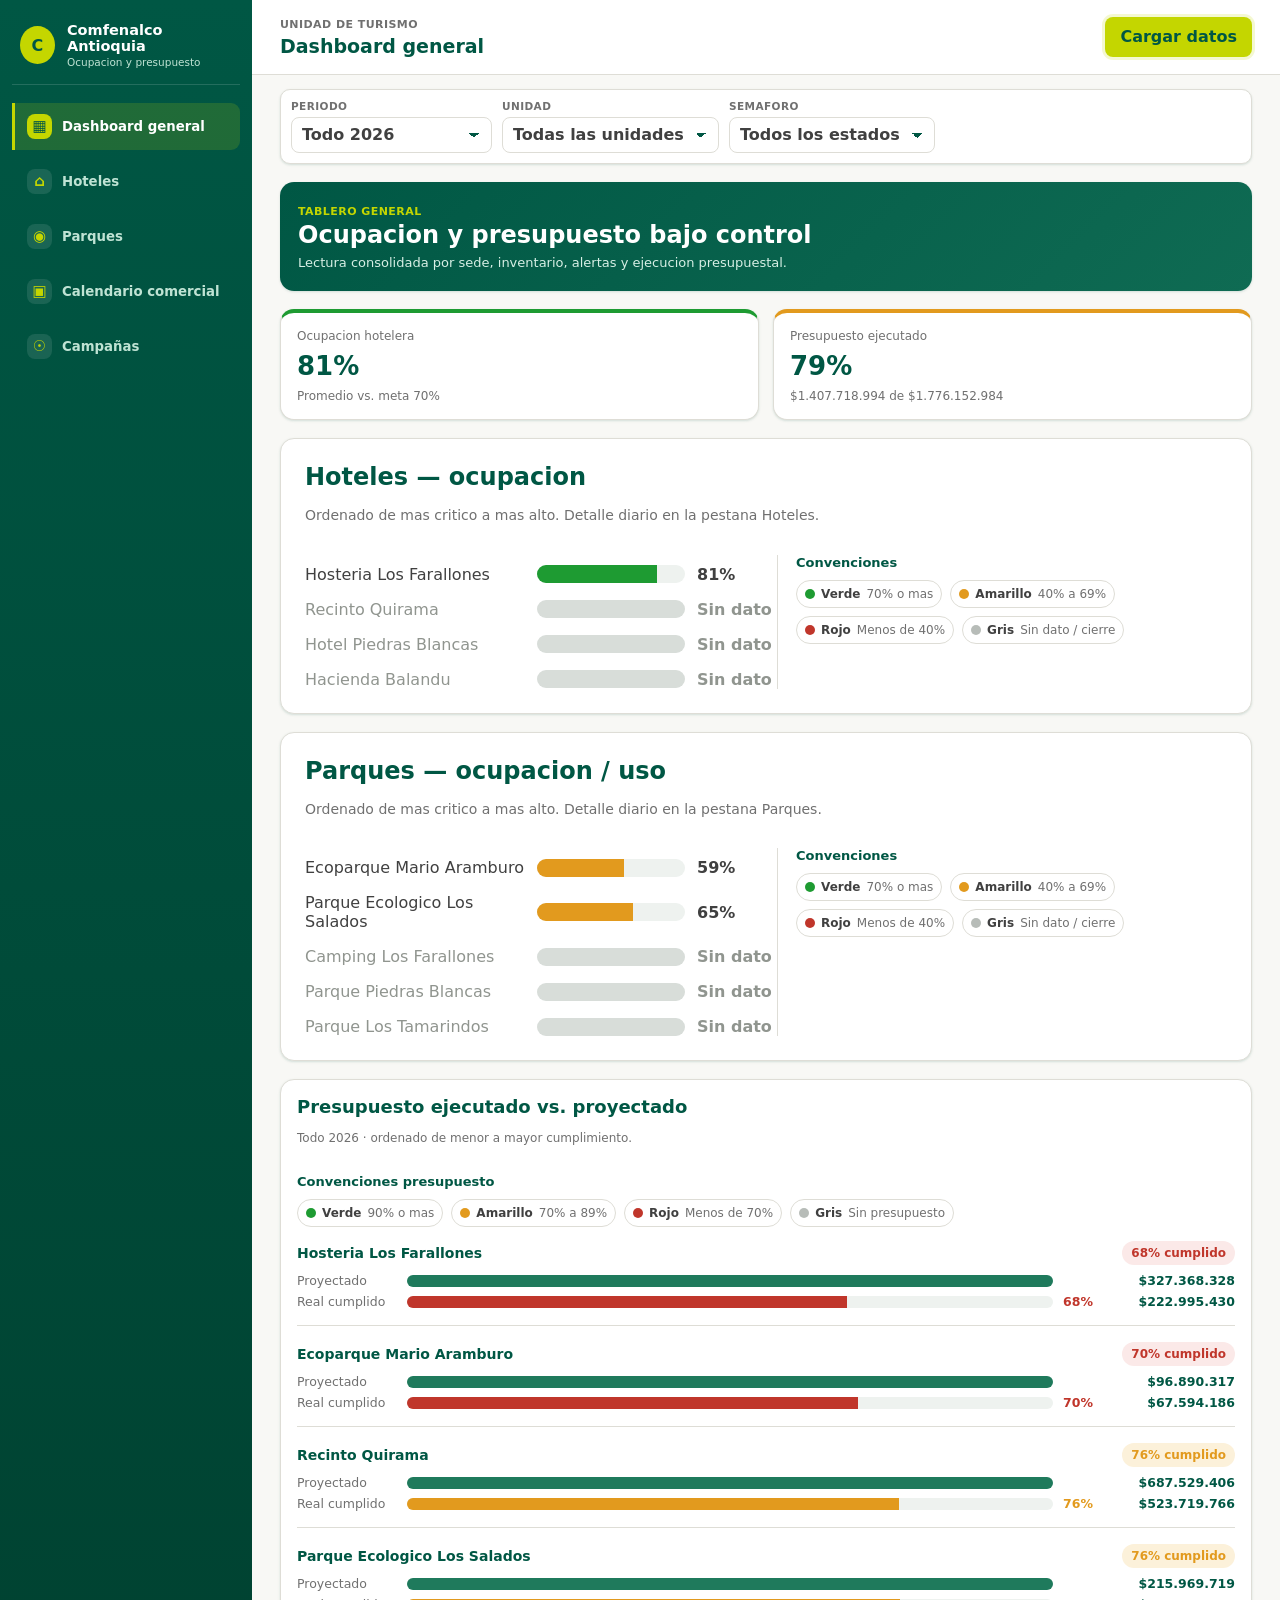
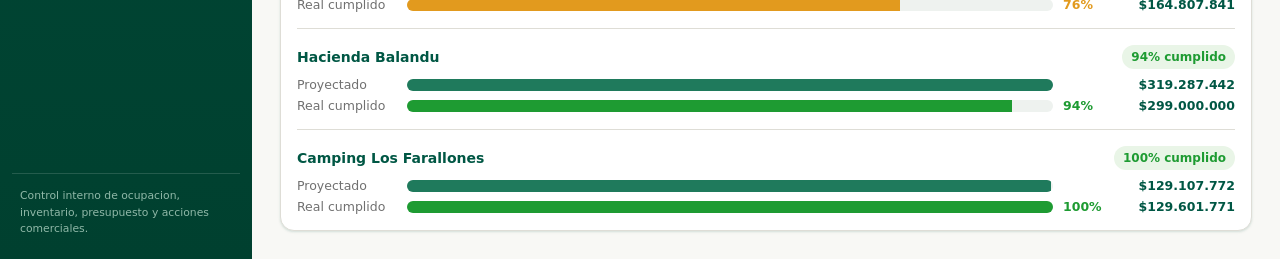
==== commit 7dd50866: "SPRINT-17 — Filtros globales y ajuste visual (Codex) HANDOFF — SPRINT-17 Filtros globales y ajuste v" ====
--- a/index.html
+++ b/index.html
@@ -26,16 +26,17 @@
 
     <main class="main">
       <header class="topbar">
-        <div class="header-actions">
-          <button type="button" class="btn-upload" id="btnHeaderDataLoad">Cargar datos</button>
-          <div class="status-pill" id="dataStatus" hidden></div>
-        </div>
         <div>
           <p class="eyebrow">Unidad de Turismo</p>
           <h1 id="viewTitle">Dashboard general</h1>
         </div>
+        <div class="header-actions">
+          <div class="status-pill" id="dataStatus" hidden></div>
+          <button type="button" class="btn-upload" id="btnHeaderDataLoad">Cargar datos</button>
+        </div>
       </header>
 
+      <section id="globalFilters" class="global-filter-shell"></section>
       <section id="appView" class="view"></section>
     </main>
   </div>
--- a/styles/app.css
+++ b/styles/app.css
@@ -97,7 +97,7 @@
 .main{padding:22px 28px 28px; min-width:0}
 .topbar{
   display:grid;
-  grid-template-columns:auto 1fr;
+  grid-template-columns:1fr auto;
   gap:16px;
   align-items:center;
   margin:-22px -28px 22px;
@@ -108,6 +108,7 @@
   top:0;
   z-index:10;
 }
+.topbar .header-actions{justify-content:flex-end}
 .eyebrow{text-transform:uppercase; color:var(--muted); letter-spacing:.04em; font-size:11px; margin:0 0 3px; font-weight:750}
 h1,h2,h3{color:var(--navy)}
 h1{margin:0; font-size:19px; line-height:1.15}
@@ -120,6 +121,45 @@
 .status-pill.error{background:var(--red-bg); color:var(--red); border-color:transparent}
 .status-pill.pending{background:var(--surface-soft); color:var(--muted); border-color:transparent}
 .view{display:grid; gap:18px}
+.global-filter-shell{margin:-8px 0 18px}
+.filter-bar{
+  display:flex;
+  align-items:center;
+  gap:10px;
+  flex-wrap:wrap;
+  background:#fff;
+  border:1px solid var(--line);
+  border-radius:10px;
+  padding:10px;
+  box-shadow:var(--shadow);
+}
+.filter-control{
+  display:grid;
+  gap:5px;
+  min-width:180px;
+}
+.filter-control span{
+  color:var(--muted);
+  font-size:10.5px;
+  font-weight:800;
+  text-transform:uppercase;
+  letter-spacing:.04em;
+}
+.filter-control select{
+  appearance:none;
+  border:1px solid var(--line);
+  border-radius:8px;
+  background:#fff;
+  color:var(--ink);
+  min-height:36px;
+  padding:7px 34px 7px 10px;
+  font-weight:650;
+  cursor:pointer;
+  background-image:linear-gradient(45deg,transparent 50%,var(--navy) 50%),linear-gradient(135deg,var(--navy) 50%,transparent 50%);
+  background-position:calc(100% - 17px) 15px, calc(100% - 12px) 15px;
+  background-size:5px 5px,5px 5px;
+  background-repeat:no-repeat;
+}
 
 .grid{display:grid; gap:14px}
 .grid.two{grid-template-columns:repeat(2,minmax(0,1fr))}
@@ -169,14 +209,15 @@
 .occupancy-panel{padding:24px}
 .occupancy-panel h2{font-size:24px}
 .occupancy-panel .metric-note{font-size:14px}
+.occupancy-panel-body{display:grid; grid-template-columns:1fr 1fr; gap:22px; align-items:start}
 .occupancy-chart{gap:16px; padding-top:10px}
 .occupancy-chart .occ-row{
-  grid-template-columns:minmax(210px,280px) 1fr 70px 100px;
-  gap:18px;
+  grid-template-columns:minmax(160px,220px) 1fr 58px;
+  gap:12px;
   font-size:16px;
 }
 .occupancy-chart .bar-track{height:18px}
-.occupancy-chart .trend-svg{width:92px; height:28px}
+.occupancy-chart .trend-svg,.occupancy-chart .trend-empty{display:none}
 .occ-row strong{white-space:nowrap}
 .occ-row.muted span,.occ-row.muted strong{color:#90958F}
 .trend-svg{width:64px; height:22px; display:block}
@@ -193,15 +234,23 @@
 .budget-compare-head{display:flex; justify-content:space-between; align-items:center; gap:12px}
 .budget-compare-head strong{color:var(--navy); font-size:14px}
 .budget-compare-bars{display:grid; gap:6px}
-.budget-compare-bar{display:grid; grid-template-columns:100px 1fr 110px; gap:10px; align-items:center; font-size:12.5px; color:var(--muted)}
+.budget-compare-bar{display:grid; grid-template-columns:100px 1fr 52px 110px; gap:10px; align-items:center; font-size:12.5px; color:var(--muted)}
 .budget-compare-bar strong{color:var(--navy); font-weight:750; text-align:right; white-space:nowrap}
 .budget-compare-label{white-space:nowrap}
-
-.convention-panel{padding:14px 16px}
-.convention-panel h2{margin-bottom:10px}
-.convention-grid{display:grid; grid-template-columns:1fr 1fr; gap:16px}
-.convention-group{display:grid; gap:8px}
-.convention-group strong{color:var(--navy); font-size:13px}
+.bar-inline-pct{font-weight:850; color:var(--muted); text-align:left; white-space:nowrap}
+.bar-inline-pct.green{color:var(--green)}
+.bar-inline-pct.amber{color:var(--amber)}
+.bar-inline-pct.red{color:var(--red)}
+.bar-inline-pct.gray{color:var(--muted)}
+
+.inline-convention,.budget-convention{display:grid; gap:10px; align-content:start}
+.inline-convention{
+  min-height:100%;
+  border-left:1px solid var(--line);
+  padding-left:18px;
+}
+.inline-convention strong,.budget-convention strong{color:var(--navy); font-size:13px}
+.budget-convention{margin:0 0 14px}
 .convention-items{display:flex; flex-wrap:wrap; gap:8px}
 .convention-item{
   display:inline-flex;
@@ -654,11 +703,13 @@
   .app-shell{grid-template-columns:1fr}
   .sidebar{position:static}
   .topbar{grid-template-columns:1fr}
-  .grid.two,.grid.three,.grid.four,.upload-grid,.chart-grid,.score-grid,.convention-grid,.form-grid.two{grid-template-columns:1fr}
+  .grid.two,.grid.three,.grid.four,.upload-grid,.chart-grid,.score-grid,.form-grid.two{grid-template-columns:1fr}
+  .occupancy-panel-body{grid-template-columns:1fr}
+  .inline-convention{border-left:0; border-top:1px solid var(--line); padding-left:0; padding-top:12px}
   .occ-row,.occupancy-chart .occ-row{grid-template-columns:120px 1fr 48px}
   .trend-svg,.trend-empty{display:none}
   .month-bars{grid-template-columns:repeat(6,minmax(42px,1fr)); min-height:260px}
-  .budget-compare-bar{grid-template-columns:76px 1fr 108px; font-size:11.5px}
+  .budget-compare-bar{grid-template-columns:76px 1fr 44px 88px; font-size:11.5px}
   .topbar{align-items:flex-start}
   .powerbi-hero{grid-template-columns:1fr}
   .modal-backdrop{padding:12px}
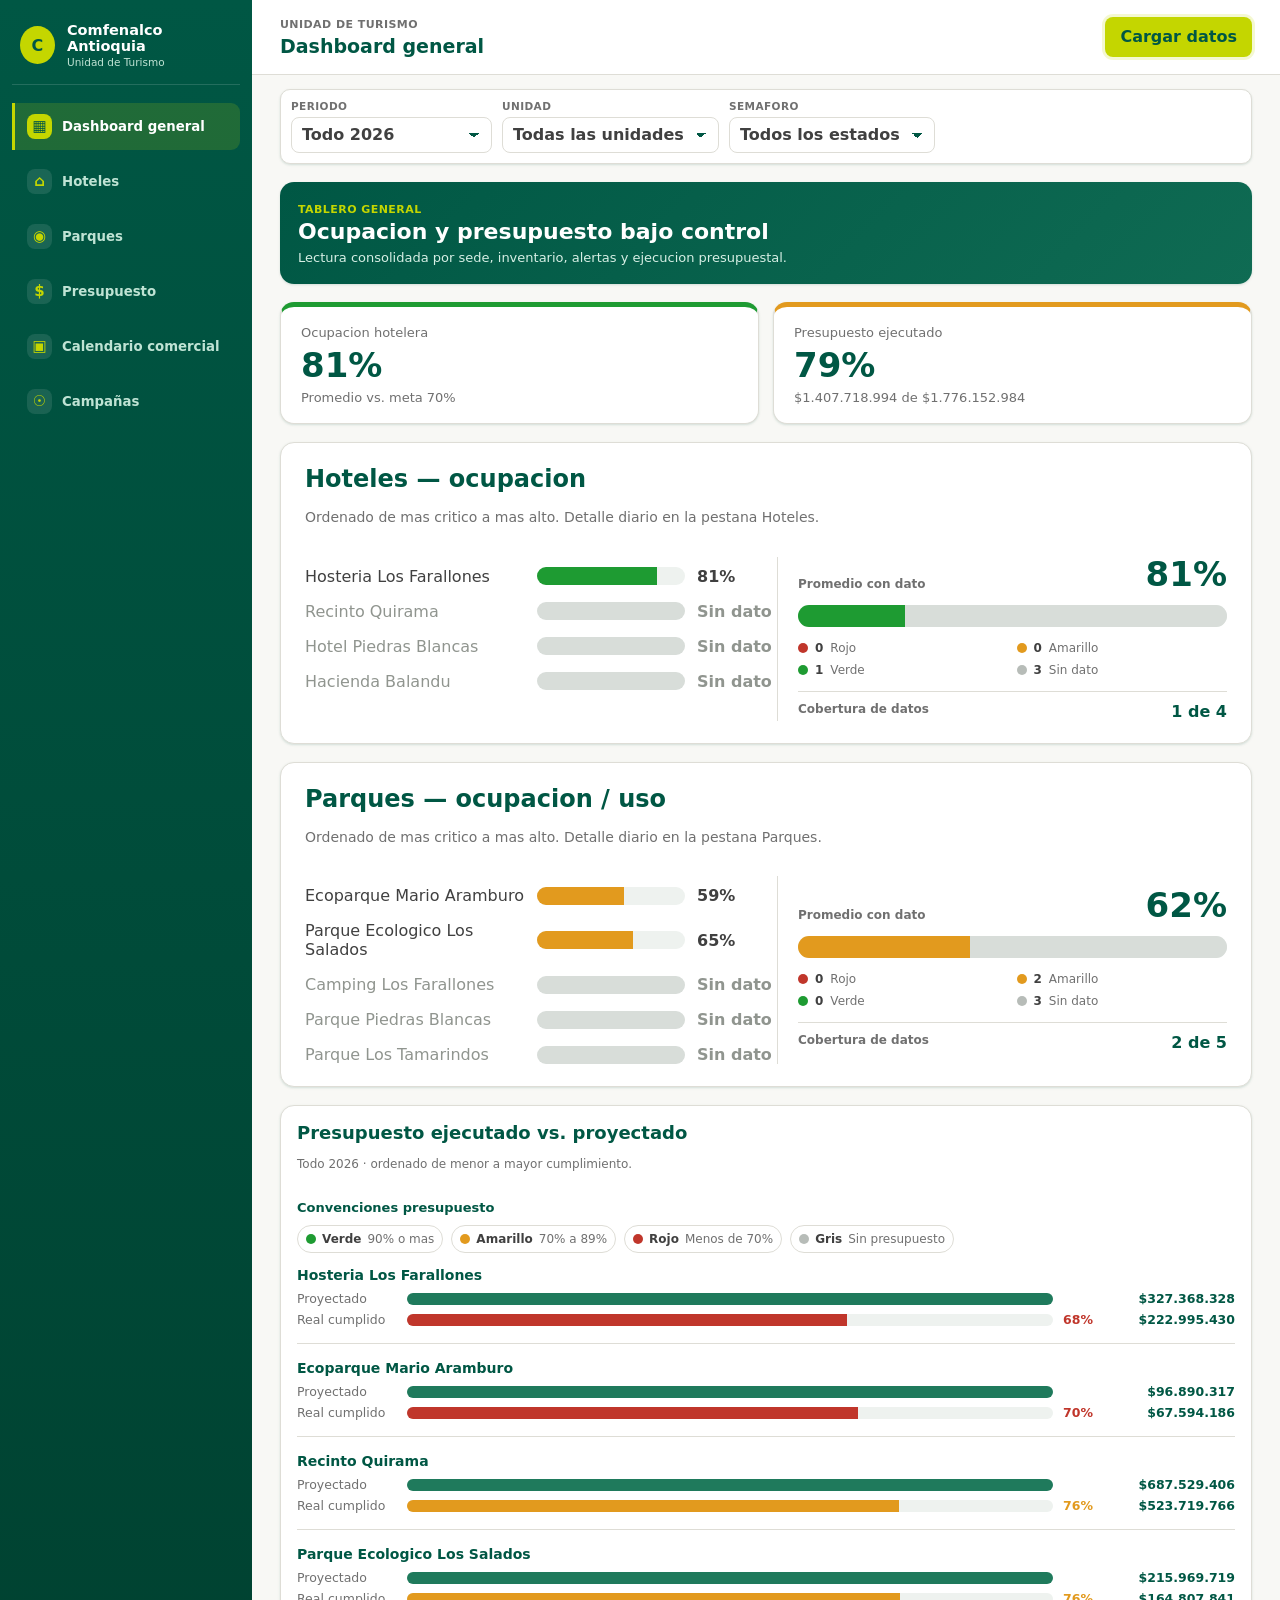
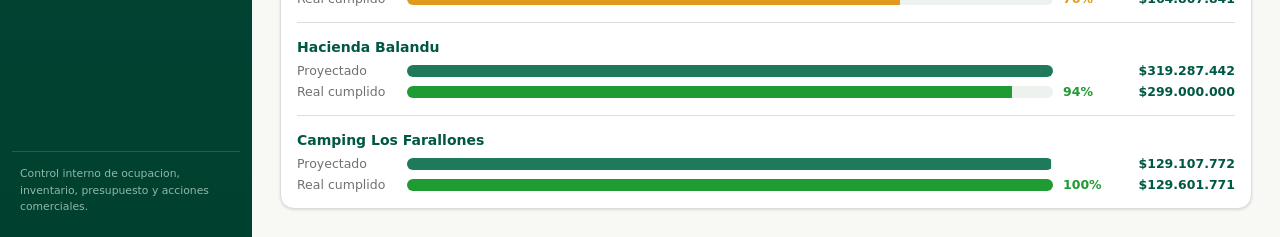
==== commit 23bf958b: "SPRINT-21 — Dashboard ejecutivo compacto (Codex) HANDOFF — SPRINT-21 Dashboard ejecutivo compacto ──" ====
--- a/index.html
+++ b/index.html
@@ -13,7 +13,7 @@
         <div class="brand-mark">C</div>
         <div>
           <strong>Comfenalco Antioquia</strong>
-          <span>Ocupacion y presupuesto</span>
+          <span>Unidad de Turismo</span>
         </div>
       </div>
 
--- a/styles/app.css
+++ b/styles/app.css
@@ -184,7 +184,10 @@
 .metric-label{font-size:12px; color:var(--muted)}
 .metric-value{font-size:26px; font-weight:850; color:var(--navy)}
 .metric-note{font-size:12px; color:var(--muted)}
-.score-card{border-top:4px solid var(--line)}
+.score-card{border-top:5px solid var(--line); padding:18px 20px}
+.score-card .metric-label{font-size:13px}
+.score-card .metric-value{font-size:34px; line-height:1}
+.score-card .metric-note{font-size:13px}
 .score-card.green{border-top-color:var(--green)}
 .score-card.amber{border-top-color:var(--amber)}
 .score-card.red{border-top-color:var(--red)}
@@ -206,7 +209,7 @@
 .bar-row.muted span,.bar-row.muted strong{color:#90958F}
 
 .occ-row{display:grid; grid-template-columns:150px 1fr 60px 70px; gap:10px; align-items:center; font-size:13px}
-.occupancy-panel{padding:24px}
+.occupancy-panel{padding:22px 24px}
 .occupancy-panel h2{font-size:24px}
 .occupancy-panel .metric-note{font-size:14px}
 .occupancy-panel-body{display:grid; grid-template-columns:1fr 1fr; gap:22px; align-items:start}
@@ -243,6 +246,80 @@
 .bar-inline-pct.red{color:var(--red)}
 .bar-inline-pct.gray{color:var(--muted)}
 
+.occupancy-insight{
+  min-height:100%;
+  display:grid;
+  align-content:center;
+  gap:14px;
+  border-left:1px solid var(--line);
+  padding-left:20px;
+}
+.insight-metric{
+  display:flex;
+  justify-content:space-between;
+  align-items:flex-end;
+  gap:12px;
+}
+.insight-metric span,.coverage-line span{color:var(--muted); font-size:12px; font-weight:700}
+.insight-metric strong{color:var(--navy); font-size:34px; line-height:1}
+.status-stack{
+  height:22px;
+  border-radius:999px;
+  overflow:hidden;
+  display:flex;
+  background:var(--surface-soft);
+}
+.status-stack span{display:block; min-width:8px}
+.status-stack .red{background:var(--red)}
+.status-stack .amber{background:var(--amber)}
+.status-stack .green{background:var(--green)}
+.status-stack .gray{background:#D8DDD9}
+.status-counts{display:grid; grid-template-columns:repeat(2,minmax(0,1fr)); gap:8px}
+.status-count{
+  display:inline-flex;
+  align-items:center;
+  gap:7px;
+  color:var(--muted);
+  font-size:12px;
+}
+.status-count b{color:var(--ink)}
+.coverage-line{
+  display:flex;
+  justify-content:space-between;
+  gap:12px;
+  padding-top:10px;
+  border-top:1px solid var(--line);
+}
+.coverage-line strong{color:var(--navy)}
+
+.budget-legend{display:flex; gap:16px; flex-wrap:wrap; margin:12px 0; font-size:12.5px; color:var(--muted)}
+.budget-legend span{display:inline-flex; align-items:center; gap:6px}
+.budget-legend .dot{width:10px; height:10px; border-radius:50%; display:inline-block}
+.budget-legend .dot.ppto{background:var(--navy-soft)}
+.budget-legend .dot.ejec{background:var(--green)}
+.budget-legend .dot.pending{background:#D8DDD9}
+
+.budget-report-list{display:grid; gap:16px; margin-top:14px}
+.budget-report-row{display:grid; gap:8px; padding-bottom:16px; border-bottom:1px solid var(--line)}
+.budget-report-row:last-child{border-bottom:none; padding-bottom:0}
+.budget-report-row.muted .budget-report-row-head strong{color:var(--muted)}
+.budget-report-head{display:flex; justify-content:space-between; align-items:center; gap:12px; flex-wrap:wrap}
+.budget-report-head strong{color:var(--navy); font-size:14px}
+.budget-report-bars{display:grid; gap:6px}
+.budget-report-bar{display:grid; grid-template-columns:100px 1fr 130px; gap:10px; align-items:center; font-size:12.5px; color:var(--muted)}
+.budget-report-bar strong{color:var(--navy); font-weight:750; text-align:right; white-space:nowrap}
+.budget-report-label{white-space:nowrap}
+
+.budget-detail-list{display:grid; gap:10px; margin-top:14px}
+.budget-detail-card{border:1px solid var(--line); border-radius:10px; padding:4px 14px; background:var(--surface)}
+.budget-detail-card summary{display:flex; justify-content:space-between; align-items:center; gap:12px; padding:12px 0; cursor:pointer; list-style:none; font-weight:700; color:var(--navy)}
+.budget-detail-card summary::-webkit-details-marker{display:none}
+.budget-detail-card summary::before{content:'▸'; margin-right:8px; color:var(--muted); font-size:11px}
+.budget-detail-card[open] summary::before{content:'▾'}
+.budget-detail-inner{padding:4px 0 16px}
+.pending-text{color:var(--amber); font-weight:700}
+.data-table tr.muted td{color:#90958F}
+
 .inline-convention,.budget-convention{display:grid; gap:10px; align-content:start}
 .inline-convention{
   min-height:100%;
@@ -280,10 +357,10 @@
   background:linear-gradient(135deg,var(--navy),#0F6B53);
   color:#fff;
   border-radius:14px;
-  padding:18px;
+  padding:16px 18px;
   box-shadow:var(--shadow);
 }
-.powerbi-hero h2{color:#fff; margin:2px 0 4px; font-size:24px}
+.powerbi-hero h2{color:#fff; margin:2px 0 4px; font-size:22px}
 .powerbi-hero p{margin:0; color:#D7EFE5; font-size:13px}
 .powerbi-hero .eyebrow{color:var(--gold)}
 .semaforo{
@@ -391,6 +468,29 @@
   width:2px;
   background:var(--navy);
   opacity:.58;
+}
+.site-budget-panel{
+  display:grid;
+  gap:10px;
+  padding:14px;
+  border:1px solid var(--line);
+  border-radius:10px;
+  background:#FBFCFA;
+}
+.site-budget-bars{display:grid; gap:8px}
+.site-budget-bar{
+  display:grid;
+  grid-template-columns:96px 1fr 132px;
+  gap:10px;
+  align-items:center;
+  font-size:12.5px;
+  color:var(--muted);
+}
+.site-budget-bar strong{
+  color:var(--navy);
+  font-weight:800;
+  text-align:right;
+  white-space:nowrap;
 }
 
 .decision-band{
@@ -705,11 +805,13 @@
   .topbar{grid-template-columns:1fr}
   .grid.two,.grid.three,.grid.four,.upload-grid,.chart-grid,.score-grid,.form-grid.two{grid-template-columns:1fr}
   .occupancy-panel-body{grid-template-columns:1fr}
-  .inline-convention{border-left:0; border-top:1px solid var(--line); padding-left:0; padding-top:12px}
+  .inline-convention,.occupancy-insight{border-left:0; border-top:1px solid var(--line); padding-left:0; padding-top:12px}
   .occ-row,.occupancy-chart .occ-row{grid-template-columns:120px 1fr 48px}
   .trend-svg,.trend-empty{display:none}
   .month-bars{grid-template-columns:repeat(6,minmax(42px,1fr)); min-height:260px}
+  .site-budget-bar{grid-template-columns:82px 1fr 96px; font-size:11.5px}
   .budget-compare-bar{grid-template-columns:76px 1fr 44px 88px; font-size:11.5px}
+  .budget-report-bar{grid-template-columns:76px 1fr 96px; font-size:11.5px}
   .topbar{align-items:flex-start}
   .powerbi-hero{grid-template-columns:1fr}
   .modal-backdrop{padding:12px}
